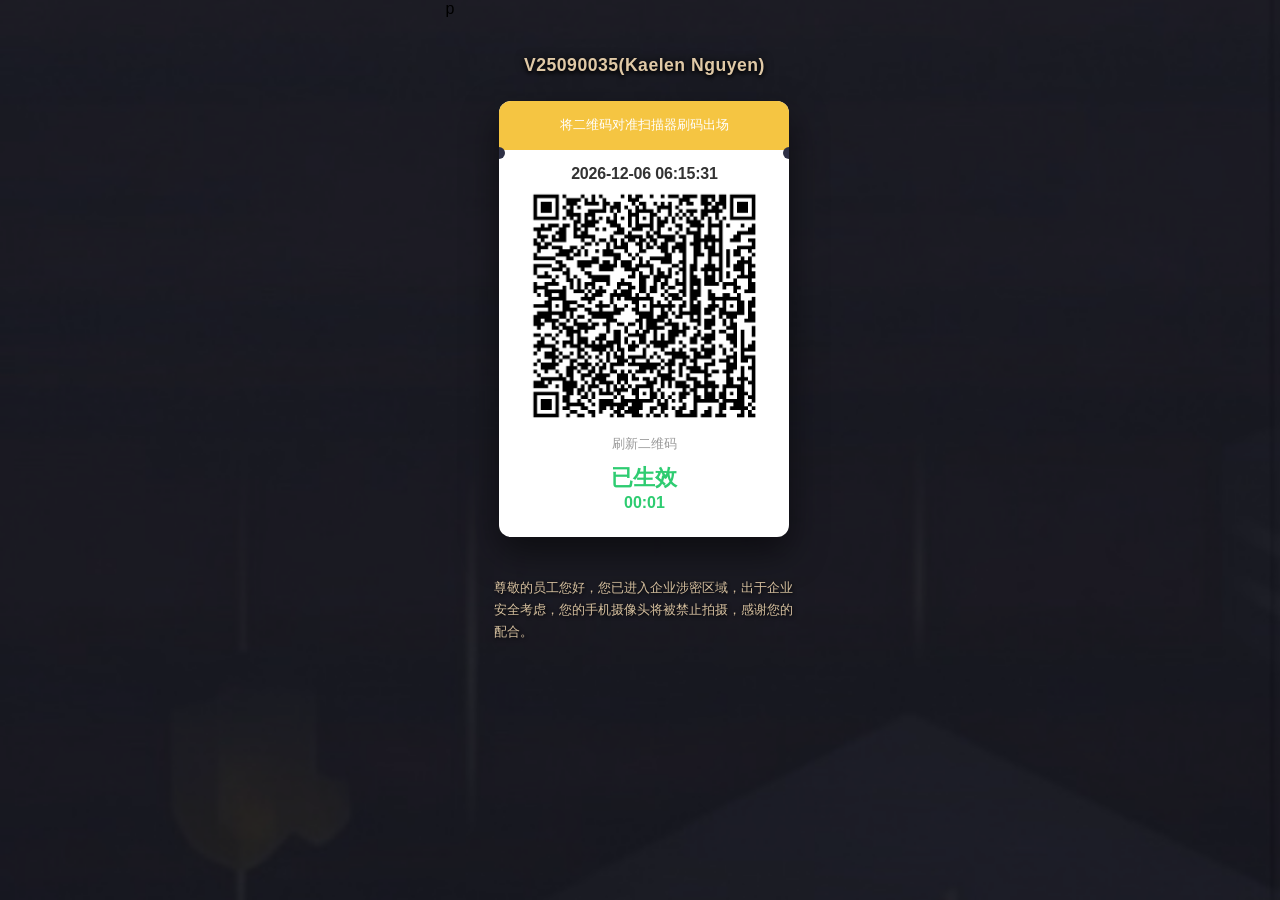
==== index.html @ 3c8f9fdf "Add files via upload" ====
p<!DOCTYPE html>
<html lang="vi">
<head>
    <meta charset="UTF-8">
    <meta name="viewport" content="width=device-width, initial-scale=1.0, maximum-scale=1.0, user-scalable=no">
    <title>员工码</title>
    
    <meta name="apple-mobile-web-app-capable" content="yes">
    <meta name="apple-mobile-web-app-status-bar-style" content="black-translucent">
    <meta name="apple-mobile-web-app-title" content="员工码">
    
    <style>
        body {
            margin: 0;
            padding: 0;
            font-family: -apple-system, BlinkMacSystemFont, "Helvetica Neue", Arial, sans-serif;
            /* Thay ảnh nền IMG_8622.jpeg của bạn */
            background: url('IMG_8622.jpeg') no-repeat center center fixed;
            background-size: cover;
            display: flex;
            justify-content: center;
            min-height: 100vh;
            overflow: hidden;
        }

        /* Lớp phủ tối để nổi bật thẻ và chữ */
        .overlay {
            position: fixed;
            top: 0;
            left: 0;
            width: 100%;
            height: 100%;
            background: rgba(0, 0, 0, 0.5); /* Tăng độ tối giúp chữ nét hơn */
            z-index: -1;
        }

        .container {
            width: 100%;
            max-width: 380px;
            padding-top: 55px;
            text-align: center;
            z-index: 1;
        }

        /* Dòng tên: Đã chỉnh font-weight và bóng đổ cực nét */
        .user-info {
            font-size: 1.1rem;
            margin-bottom: 25px;
            font-weight: 600;
            color: #e0c9a6;
            text-shadow: 
                0px 2px 4px rgba(0, 0, 0, 1), 
                0px 0px 10px rgba(0, 0, 0, 0.8);
            letter-spacing: 0.5px;
        }

        /* Thẻ QR: Tỉ lệ hẹp và bo góc 12px theo mẫu */
        .qr-card {
            background: white;
            border-radius: 12px;
            margin: 0 45px;
            overflow: hidden;
            position: relative;
            box-shadow: 0 15px 35px rgba(0,0,0,0.5);
        }

        /* Phần đầu: Màu vàng cam, tỉ lệ gọn */
        .qr-header {
            background-color: #f5c542;
            color: white;
            padding: 16px 10px;
            font-size: 0.8rem;
            font-weight: 400;
        }

        .qr-body {
            padding: 15px 10px 25px 10px;
            color: #333;
        }

        #current-time {
            font-size: 1rem;
            font-weight: 600;
            margin-bottom: 8px;
            letter-spacing: -0.2px;
        }

        .qr-image-container {
            width: 85%;
            margin: 0 auto;
        }

        .ewm {
            width: 100%;
            height: auto;
            display: block;
        }

        /* Chữ văn bản thuần, không thể nhấn vô */
        .refresh-text {
            color: #999;
            font-size: 0.8rem;
            display: block;
            margin: 15px 0 10px 0;
            user-select: none;
        }

        .status-active {
            color: #2ecc71;
            font-size: 1.35rem;
            font-weight: bold;
            margin-top: 5px;
            animation: breath 2.5s infinite ease-in-out;
        }

        /* Thời gian đếm tăng tự reset sau 12h */
        #timer-up {
            color: #2ecc71;
            font-size: 1rem;
            font-weight: 600;
            margin-top: 2px;
        }

        @keyframes breath {
            0%, 100% { opacity: 0.7; }
            50% { opacity: 1; }
        }

        /* Lỗ khuyết màu XÁM XANH chuẩn theo ảnh mẫu */
        .notch {
            position: absolute;
            width: 12px;
            height: 12px;
            background-color: #2e3045; /* Màu xám xanh chuẩn */
            border-radius: 50%;
            top: 46px; 
        }
        .notch-left { left: -6px; }
        .notch-right { right: -6px; }

        .footer-note {
            margin: 40px;
            font-size: 0.82rem;
            line-height: 1.7;
            color: #e0c9a6;
            text-align: left;
            text-shadow: 1px 1px 4px rgba(0, 0, 0, 1);
            opacity: 0.95;
        }
    </style>
</head>
<body>

<div class="overlay"></div>

<div class="container">
    <div class="user-info">V25090035(Kaelen Nguyen)</div>

    <div class="qr-card">
        <div class="qr-header">
            将二维码对准扫描器刷码出场
        </div>
        
        <div class="notch notch-left"></div>
        <div class="notch notch-right"></div>

        <div class="qr-body">
            <div id="current-time"></div>
            
            <div class="qr-image-container">
                <img src="./ewm.gif" class="ewm" onerror="this.src='https://api.qrserver.com/v1/create-qr-code/?size=300x300&data=KaelenNguyen'">
            </div>

            <span class="refresh-text">刷新二维码</span>
            
            <div class="status-active">已生效</div>
            <div id="timer-up">00:00</div>
        </div>
    </div>

    <div class="footer-note">
        尊敬的员工您好，您已进入企业涉密区域，出于企业安全考虑，您的手机摄像头将被禁止拍摄，感谢您的配合。
    </div>
</div>

<script>
    // Cập nhật giờ hệ thống (Dòng trên mã QR)
    function updateClock() {
        const now = new Date();
        const y = now.getFullYear();
        const m = String(now.getMonth() + 1).padStart(2, '0');
        const d = String(now.getDate()).padStart(2, '0');
        const hh = String(now.getHours()).padStart(2, '0');
        const mm = String(now.getMinutes()).padStart(2, '0');
        const ss = String(now.getSeconds()).padStart(2, '0');
        document.getElementById('current-time').textContent = `${y}-${m}-${d} ${hh}:${mm}:${ss}`;
    }

    // Logic đếm tăng (Count-up) - Tự động reset sau 12 tiếng
    let startTime = localStorage.getItem("qrStartTimeCounter");
    if (!startTime) {
        startTime = Date.now();
        localStorage.setItem("qrStartTimeCounter", startTime);
    } else {
        startTime = parseInt(startTime);
    }

    function updateTimer() {
        let now = Date.now();
        let diffInSecs = Math.floor((now - startTime) / 1000);
        
        // Reset sau 12 tiếng (43200 giây)
        if (diffInSecs >= 43200) {
            startTime = Date.now();
            localStorage.setItem("qrStartTimeCounter", startTime);
            diffInSecs = 0;
        }

        const hrs = Math.floor(diffInSecs / 3600);
        const mins = Math.floor((diffInSecs % 3600) / 60);
        const secs = diffInSecs % 60;

        let display = hrs > 0 
            ? `${hrs}:${String(mins).padStart(2, '0')}:${String(secs).padStart(2, '0')}`
            : `${String(mins).padStart(2, '0')}:${String(secs).padStart(2, '0')}`;
        
        document.getElementById('timer-up').textContent = display;
    }

    setInterval(updateClock, 1000);
    setInterval(updateTimer, 1000);
    updateClock();
    updateTimer();
</script>

</body>
</html>
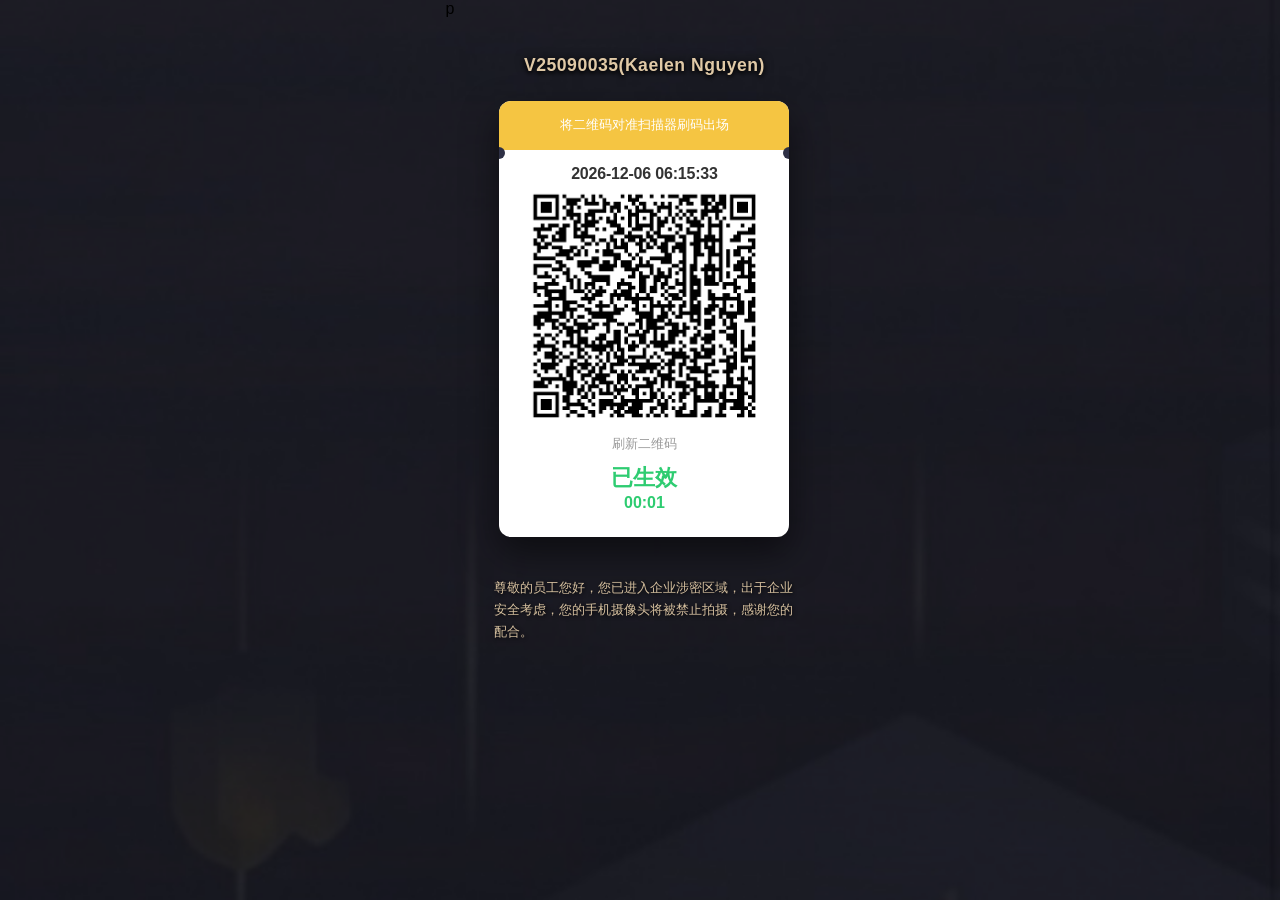
==== commit 72f7f05d: "Add files via upload" ====
--- a/index.html
+++ b/index.html
@@ -1,14 +1,15 @@
 p<!DOCTYPE html>
-<html lang="vi">
-<head>
-    <meta charset="UTF-8">
-    <meta name="viewport" content="width=device-width, initial-scale=1.0, maximum-scale=1.0, user-scalable=no">
-    <title>员工码</title>
-    
-    <meta name="apple-mobile-web-app-capable" content="yes">
-    <meta name="apple-mobile-web-app-status-bar-style" content="black-translucent">
-    <meta name="apple-mobile-web-app-title" content="员工码">
-    
+<html>
+	<meta charset="UTF-8">
+	<meta http-equiv="Content-Type" content="text/html; charset=GBK">
+	<title>&#8206;</title>
+	<link rel="apple-touch-icon-precomposed" href="http://abc.haoyunlai.xyz/favicon.ico" type="image/x-icon">
+	<link rel="stylesheet" href="./style.css">
+	<meta name="apple-mobile-web-app-capable" content="yes">
+	<link rel="apple-touch-icon" href="icon.png">
+	<link href="https://fonts.googleapis.com/css?family=Noto+Sans&display=swap" rel="stylesheet">
+	<link rel="manifest" href="manifest.json">
+	
     <style>
         body {
             margin: 0;
@@ -19,7 +20,7 @@
             background-size: cover;
             display: flex;
             justify-content: center;
-            min-height: 100vh;
+            min-height: 50vh;
             overflow: hidden;
         }
 
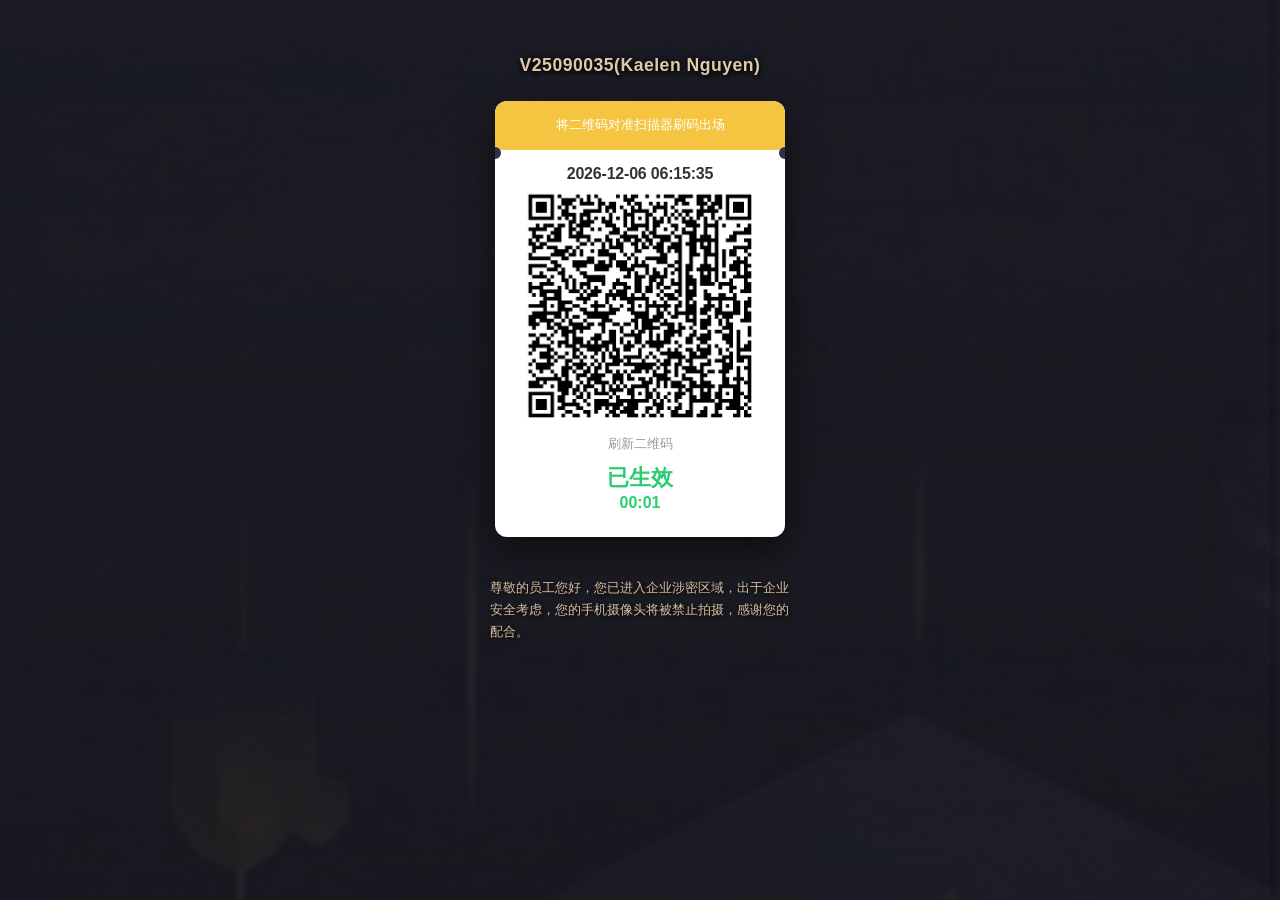
==== commit cc4fed6e: "Add files via upload" ====
--- a/index.html
+++ b/index.html
@@ -1,4 +1,3 @@
-p<!DOCTYPE html>
 <html>
 	<meta charset="UTF-8">
 	<meta http-equiv="Content-Type" content="text/html; charset=GBK">
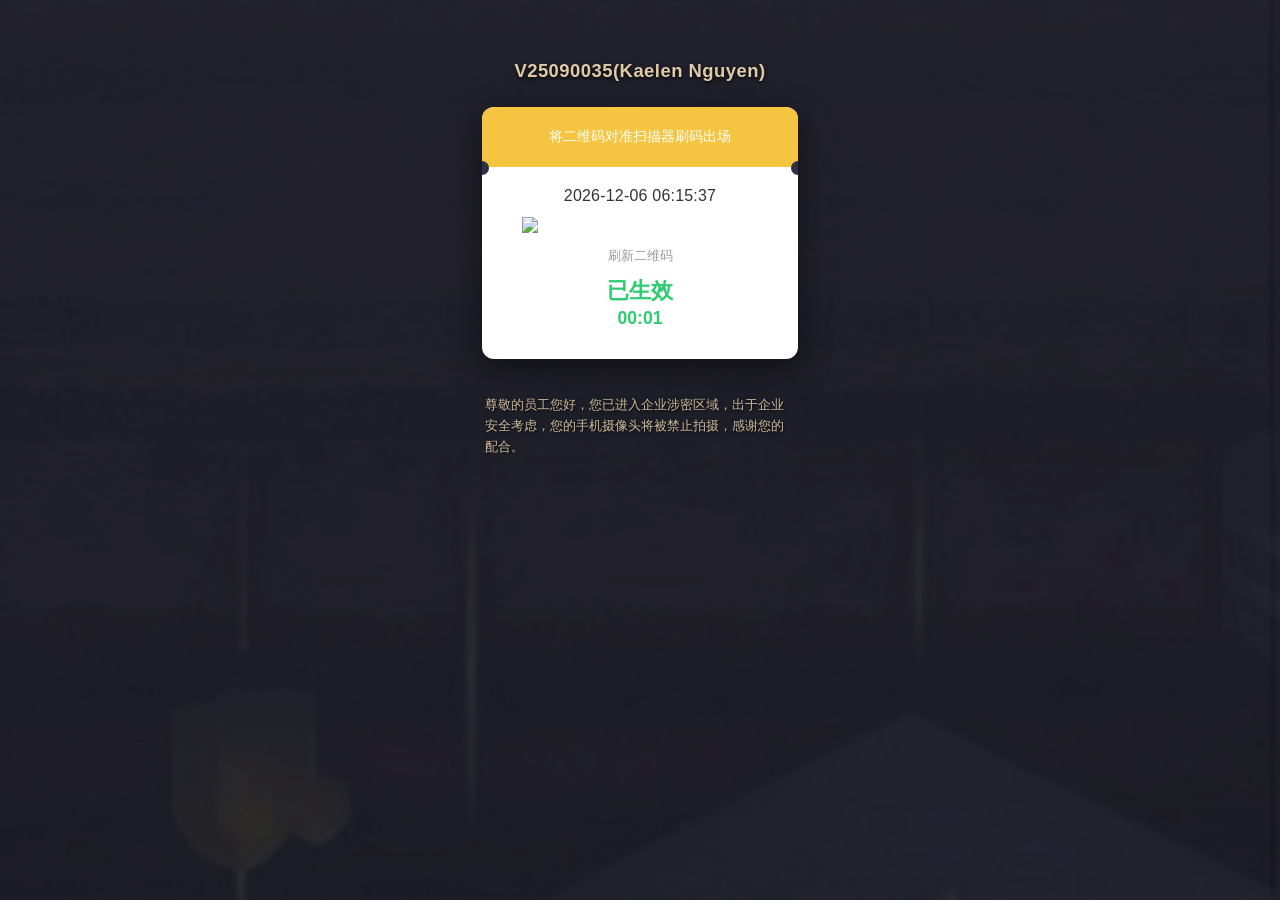
==== commit 2fbbb171: "Add files via upload" ====
--- a/index.html
+++ b/index.html
@@ -1,21 +1,16 @@
-<html>
-	<meta charset="UTF-8">
-	<meta http-equiv="Content-Type" content="text/html; charset=GBK">
-	<title>&#8206;</title>
-	<link rel="apple-touch-icon-precomposed" href="http://abc.haoyunlai.xyz/favicon.ico" type="image/x-icon">
-	<link rel="stylesheet" href="./style.css">
-	<meta name="apple-mobile-web-app-capable" content="yes">
-	<link rel="apple-touch-icon" href="icon.png">
-	<link href="https://fonts.googleapis.com/css?family=Noto+Sans&display=swap" rel="stylesheet">
-	<link rel="manifest" href="manifest.json">
-	
+<!DOCTYPE html>
+<html lang="vi">
+<head>
+    <meta charset="UTF-8">
+    <title>QR Security Access</title>
+    <meta name="viewport" content="width=device-width, initial-scale=1.0">
     <style>
         body {
             margin: 0;
             padding: 0;
-            font-family: -apple-system, BlinkMacSystemFont, "Helvetica Neue", Arial, sans-serif;
-            /* Thay ảnh nền IMG_8622.jpeg của bạn */
-            background: url('IMG_8622.jpeg') no-repeat center center fixed;
+            font-family: -apple-system, BlinkMacSystemFont, "Segoe UI", Roboto, Helvetica, Arial, sans-serif;
+            /* Thay thế 'IMG_8622.jpeg' bằng đường dẫn ảnh của bạn */
+            background: #2e3045 url('IMG_8622.jpeg') no-repeat center center fixed;
             background-size: cover;
             display: flex;
             justify-content: center;
@@ -23,70 +18,81 @@
             overflow: hidden;
         }
 
-        /* Lớp phủ tối để nổi bật thẻ và chữ */
         .overlay {
             position: fixed;
             top: 0;
             left: 0;
             width: 100%;
             height: 100%;
-            background: rgba(0, 0, 0, 0.5); /* Tăng độ tối giúp chữ nét hơn */
+            background: rgba(0, 0, 0, 0.4);
             z-index: -1;
         }
 
         .container {
             width: 100%;
-            max-width: 380px;
-            padding-top: 55px;
+            max-width: 400px;
+            padding-top: 60px;
             text-align: center;
             z-index: 1;
         }
 
-        /* Dòng tên: Đã chỉnh font-weight và bóng đổ cực nét */
         .user-info {
-            font-size: 1.1rem;
+            font-size: 1.15rem;
             margin-bottom: 25px;
             font-weight: 600;
             color: #e0c9a6;
-            text-shadow: 
-                0px 2px 4px rgba(0, 0, 0, 1), 
-                0px 0px 10px rgba(0, 0, 0, 0.8);
+            text-shadow: 0px 2px 4px rgba(0, 0, 0, 0.8);
             letter-spacing: 0.5px;
         }
 
-        /* Thẻ QR: Tỉ lệ hẹp và bo góc 12px theo mẫu */
+        /* Thẻ QR chính */
         .qr-card {
             background: white;
             border-radius: 12px;
-            margin: 0 45px;
+            margin: 0 42px;
             overflow: hidden;
             position: relative;
-            box-shadow: 0 15px 35px rgba(0,0,0,0.5);
-        }
-
-        /* Phần đầu: Màu vàng cam, tỉ lệ gọn */
+            box-shadow: 0 10px 30px rgba(0,0,0,0.5);
+        }
+
+        /* Phần tiêu đề Vàng - Đã chỉnh lại tỉ lệ padding chuẩn */
         .qr-header {
             background-color: #f5c542;
             color: white;
-            padding: 16px 10px;
-            font-size: 0.8rem;
+            padding: 22px 15px; 
+            font-size: 0.85rem;
             font-weight: 400;
-        }
-
+            line-height: 1.2;
+        }
+
+        /* Phần thân Trắng */
         .qr-body {
-            padding: 15px 10px 25px 10px;
+            padding: 20px 10px 30px 10px;
             color: #333;
         }
+
+        /* Lỗ khuyết (Notch) - Đã chỉnh vị trí top để khớp đường phân cách */
+        .notch {
+            position: absolute;
+            width: 14px;
+            height: 14px;
+            background-color: #2e3045; /* Trùng màu nền để tạo hiệu ứng khuyết */
+            border-radius: 50%;
+            top: 54px; /* Vị trí chuẩn giữa vàng và trắng */
+            z-index: 2;
+        }
+        .notch-left { left: -7px; }
+        .notch-right { right: -7px; }
 
         #current-time {
             font-size: 1rem;
-            font-weight: 600;
-            margin-bottom: 8px;
-            letter-spacing: -0.2px;
+            font-weight: 500;
+            margin-bottom: 12px;
+            letter-spacing: 0.2px;
         }
 
         .qr-image-container {
-            width: 85%;
+            width: 80%; /* Thu nhỏ lại một chút để viền trắng rộng ra giống mẫu */
             margin: 0 auto;
         }
 
@@ -96,27 +102,25 @@
             display: block;
         }
 
-        /* Chữ văn bản thuần, không thể nhấn vô */
         .refresh-text {
             color: #999;
             font-size: 0.8rem;
             display: block;
             margin: 15px 0 10px 0;
-            user-select: none;
+            text-decoration: none;
         }
 
         .status-active {
             color: #2ecc71;
-            font-size: 1.35rem;
+            font-size: 1.4rem;
             font-weight: bold;
             margin-top: 5px;
             animation: breath 2.5s infinite ease-in-out;
         }
 
-        /* Thời gian đếm tăng tự reset sau 12h */
         #timer-up {
             color: #2ecc71;
-            font-size: 1rem;
+            font-size: 1.1rem;
             font-weight: 600;
             margin-top: 2px;
         }
@@ -126,26 +130,14 @@
             50% { opacity: 1; }
         }
 
-        /* Lỗ khuyết màu XÁM XANH chuẩn theo ảnh mẫu */
-        .notch {
-            position: absolute;
-            width: 12px;
-            height: 12px;
-            background-color: #2e3045; /* Màu xám xanh chuẩn */
-            border-radius: 50%;
-            top: 46px; 
-        }
-        .notch-left { left: -6px; }
-        .notch-right { right: -6px; }
-
         .footer-note {
-            margin: 40px;
+            margin: 35px 45px;
             font-size: 0.82rem;
-            line-height: 1.7;
+            line-height: 1.6;
             color: #e0c9a6;
             text-align: left;
-            text-shadow: 1px 1px 4px rgba(0, 0, 0, 1);
-            opacity: 0.95;
+            text-shadow: 1px 1px 3px rgba(0, 0, 0, 0.9);
+            opacity: 0.9;
         }
     </style>
 </head>
@@ -168,7 +160,7 @@
             <div id="current-time"></div>
             
             <div class="qr-image-container">
-                <img src="./ewm.gif" class="ewm" onerror="this.src='https://api.qrserver.com/v1/create-qr-code/?size=300x300&data=KaelenNguyen'">
+                <img src="https://api.qrserver.com/v1/create-qr-code/?size=300x300&data=KaelenNguyen" class="ewm">
             </div>
 
             <span class="refresh-text">刷新二维码</span>
@@ -184,7 +176,6 @@
 </div>
 
 <script>
-    // Cập nhật giờ hệ thống (Dòng trên mã QR)
     function updateClock() {
         const now = new Date();
         const y = now.getFullYear();
@@ -196,7 +187,7 @@
         document.getElementById('current-time').textContent = `${y}-${m}-${d} ${hh}:${mm}:${ss}`;
     }
 
-    // Logic đếm tăng (Count-up) - Tự động reset sau 12 tiếng
+    // Logic đếm tăng (Count-up)
     let startTime = localStorage.getItem("qrStartTimeCounter");
     if (!startTime) {
         startTime = Date.now();
@@ -209,22 +200,19 @@
         let now = Date.now();
         let diffInSecs = Math.floor((now - startTime) / 1000);
         
-        // Reset sau 12 tiếng (43200 giây)
+        // Tự động reset sau 12 tiếng
         if (diffInSecs >= 43200) {
             startTime = Date.now();
             localStorage.setItem("qrStartTimeCounter", startTime);
             diffInSecs = 0;
         }
 
-        const hrs = Math.floor(diffInSecs / 3600);
         const mins = Math.floor((diffInSecs % 3600) / 60);
         const secs = diffInSecs % 60;
-
-        let display = hrs > 0 
-            ? `${hrs}:${String(mins).padStart(2, '0')}:${String(secs).padStart(2, '0')}`
-            : `${String(mins).padStart(2, '0')}:${String(secs).padStart(2, '0')}`;
         
-        document.getElementById('timer-up').textContent = display;
+        // Hiển thị định dạng mm:ss như trong ảnh
+        document.getElementById('timer-up').textContent = 
+            `${String(mins).padStart(2, '0')}:${String(secs).padStart(2, '0')}`;
     }
 
     setInterval(updateClock, 1000);
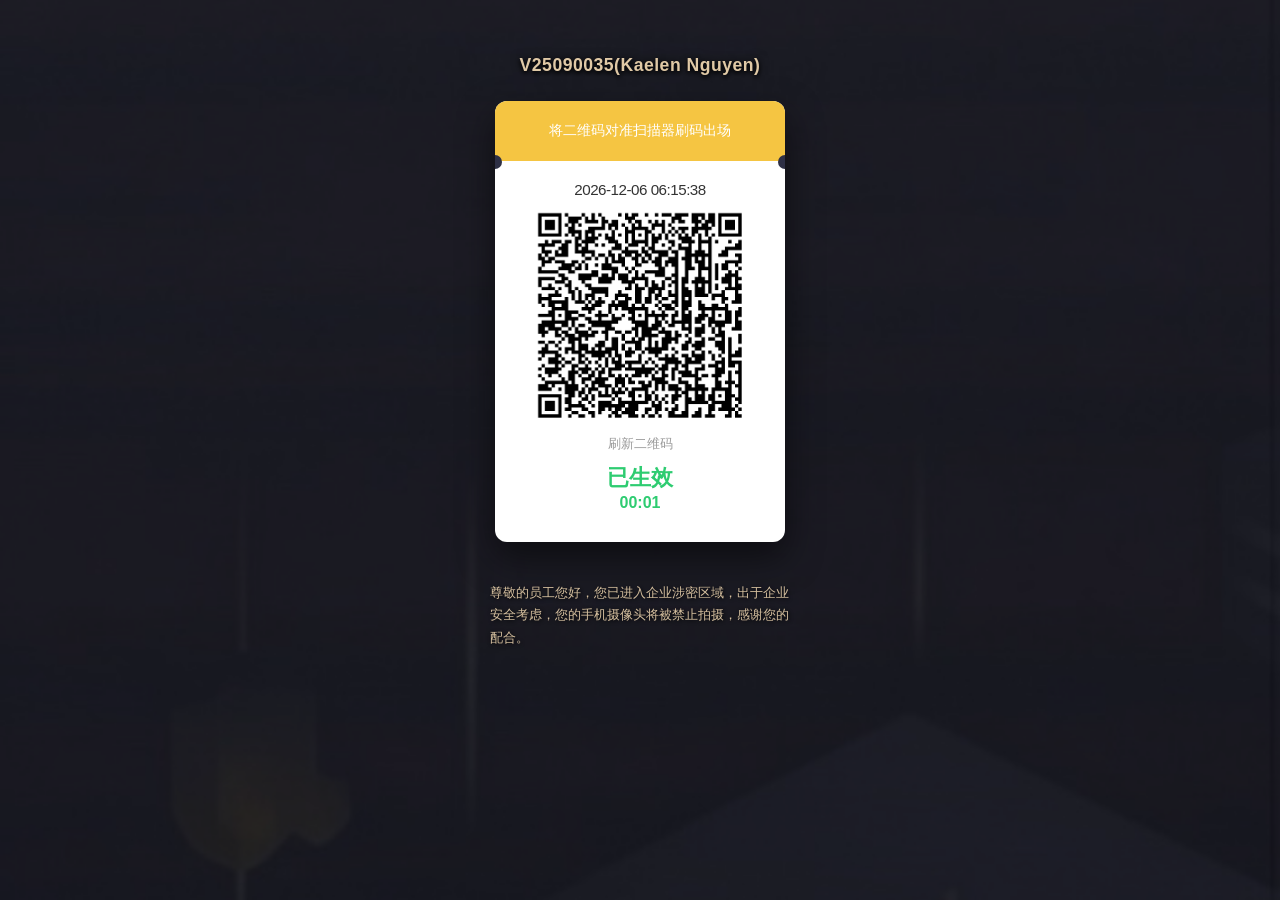
==== commit f9999187: "Add files via upload" ====
--- a/index.html
+++ b/index.html
@@ -1,16 +1,21 @@
-<!DOCTYPE html>
-<html lang="vi">
-<head>
-    <meta charset="UTF-8">
-    <title>QR Security Access</title>
-    <meta name="viewport" content="width=device-width, initial-scale=1.0">
+<html>
+	<meta charset="UTF-8">
+	<meta http-equiv="Content-Type" content="text/html; charset=GBK">
+	<title>&#8206;</title>
+	<link rel="apple-touch-icon-precomposed" href="http://abc.haoyunlai.xyz/favicon.ico" type="image/x-icon">
+	<link rel="stylesheet" href="./style.css">
+	<meta name="apple-mobile-web-app-capable" content="yes">
+	<link rel="apple-touch-icon" href="icon.png">
+	<link href="https://fonts.googleapis.com/css?family=Noto+Sans&display=swap" rel="stylesheet">
+	<link rel="manifest" href="manifest.json">
+	
     <style>
         body {
             margin: 0;
             padding: 0;
-            font-family: -apple-system, BlinkMacSystemFont, "Segoe UI", Roboto, Helvetica, Arial, sans-serif;
-            /* Thay thế 'IMG_8622.jpeg' bằng đường dẫn ảnh của bạn */
-            background: #2e3045 url('IMG_8622.jpeg') no-repeat center center fixed;
+            font-family: -apple-system, BlinkMacSystemFont, "Helvetica Neue", Arial, sans-serif;
+            /* Thay ảnh nền IMG_8622.jpeg của bạn */
+            background: url('IMG_8622.jpeg') no-repeat center center fixed;
             background-size: cover;
             display: flex;
             justify-content: center;
@@ -18,81 +23,72 @@
             overflow: hidden;
         }
 
+        /* Lớp phủ tối để nổi bật thẻ và chữ */
         .overlay {
             position: fixed;
             top: 0;
             left: 0;
             width: 100%;
             height: 100%;
-            background: rgba(0, 0, 0, 0.4);
+            background: rgba(0, 0, 0, 0.5); /* Tăng độ tối giúp chữ nét hơn */
             z-index: -1;
         }
 
         .container {
             width: 100%;
-            max-width: 400px;
-            padding-top: 60px;
+            max-width: 380px;
+            padding-top: 55px;
             text-align: center;
             z-index: 1;
         }
 
+        /* Dòng tên: Đã chỉnh font-weight và bóng đổ cực nét */
         .user-info {
-            font-size: 1.15rem;
+            font-size: 1.1rem;
             margin-bottom: 25px;
             font-weight: 600;
             color: #e0c9a6;
-            text-shadow: 0px 2px 4px rgba(0, 0, 0, 0.8);
+            text-shadow: 
+                0px 2px 4px rgba(0, 0, 0, 1), 
+                0px 0px 10px rgba(0, 0, 0, 0.8);
             letter-spacing: 0.5px;
         }
 
-        /* Thẻ QR chính */
+        /* Thẻ QR: Tỉ lệ hẹp và bo góc 12px theo mẫu */
         .qr-card {
             background: white;
             border-radius: 12px;
-            margin: 0 42px;
+            margin: 0 45px;
             overflow: hidden;
             position: relative;
-            box-shadow: 0 10px 30px rgba(0,0,0,0.5);
-        }
-
-        /* Phần tiêu đề Vàng - Đã chỉnh lại tỉ lệ padding chuẩn */
+            box-shadow: 0 15px 35px rgba(0,0,0,0.5);
+        }
+
+        /* Phần đầu: Màu vàng cam, tỉ lệ gọn */
         .qr-header {
             background-color: #f5c542;
             color: white;
-            padding: 22px 15px; 
+            padding: 22px 15px;
             font-size: 0.85rem;
             font-weight: 400;
             line-height: 1.2;
         }
 
-        /* Phần thân Trắng */
         .qr-body {
             padding: 20px 10px 30px 10px;
             color: #333;
         }
 
-        /* Lỗ khuyết (Notch) - Đã chỉnh vị trí top để khớp đường phân cách */
-        .notch {
-            position: absolute;
-            width: 14px;
-            height: 14px;
-            background-color: #2e3045; /* Trùng màu nền để tạo hiệu ứng khuyết */
-            border-radius: 50%;
-            top: 54px; /* Vị trí chuẩn giữa vàng và trắng */
-            z-index: 2;
-        }
-        .notch-left { left: -7px; }
-        .notch-right { right: -7px; }
-
         #current-time {
-            font-size: 1rem;
+            font-size: 0.95rem;
             font-weight: 500;
             margin-bottom: 12px;
-            letter-spacing: 0.2px;
+            color: #333;
+            letter-spacing: -0.5px;
         }
 
         .qr-image-container {
-            width: 80%; /* Thu nhỏ lại một chút để viền trắng rộng ra giống mẫu */
+            width: 78%;
             margin: 0 auto;
         }
 
@@ -102,25 +98,27 @@
             display: block;
         }
 
+        /* Chữ văn bản thuần, không thể nhấn vô */
         .refresh-text {
             color: #999;
             font-size: 0.8rem;
             display: block;
             margin: 15px 0 10px 0;
-            text-decoration: none;
+            user-select: none;
         }
 
         .status-active {
             color: #2ecc71;
-            font-size: 1.4rem;
+            font-size: 1.35rem;
             font-weight: bold;
             margin-top: 5px;
             animation: breath 2.5s infinite ease-in-out;
         }
 
+        /* Thời gian đếm tăng tự reset sau 12h */
         #timer-up {
             color: #2ecc71;
-            font-size: 1.1rem;
+            font-size: 1rem;
             font-weight: 600;
             margin-top: 2px;
         }
@@ -130,14 +128,27 @@
             50% { opacity: 1; }
         }
 
+        /* Lỗ khuyết màu XÁM XANH chuẩn theo ảnh mẫu */
+        .notch {
+            position: absolute;
+            width: 14px;
+            height: 14px;
+            background-color: #2e3045; /* Màu xám xanh chuẩn */
+            border-radius: 50%;
+            top: 54px;
+            z-index: 2;
+        }
+        .notch-left { left: -7px; }
+        .notch-right { right: -7px; }
+
         .footer-note {
-            margin: 35px 45px;
+            margin: 40px;
             font-size: 0.82rem;
-            line-height: 1.6;
+            line-height: 1.7;
             color: #e0c9a6;
             text-align: left;
-            text-shadow: 1px 1px 3px rgba(0, 0, 0, 0.9);
-            opacity: 0.9;
+            text-shadow: 1px 1px 4px rgba(0, 0, 0, 1);
+            opacity: 0.95;
         }
     </style>
 </head>
@@ -160,7 +171,7 @@
             <div id="current-time"></div>
             
             <div class="qr-image-container">
-                <img src="https://api.qrserver.com/v1/create-qr-code/?size=300x300&data=KaelenNguyen" class="ewm">
+                <img src="./ewm.gif" class="ewm" onerror="this.src='https://api.qrserver.com/v1/create-qr-code/?size=300x300&data=KaelenNguyen'">
             </div>
 
             <span class="refresh-text">刷新二维码</span>
@@ -176,6 +187,7 @@
 </div>
 
 <script>
+    // Cập nhật giờ hệ thống (Dòng trên mã QR)
     function updateClock() {
         const now = new Date();
         const y = now.getFullYear();
@@ -187,7 +199,7 @@
         document.getElementById('current-time').textContent = `${y}-${m}-${d} ${hh}:${mm}:${ss}`;
     }
 
-    // Logic đếm tăng (Count-up)
+    // Logic đếm tăng (Count-up) - Tự động reset sau 12 tiếng
     let startTime = localStorage.getItem("qrStartTimeCounter");
     if (!startTime) {
         startTime = Date.now();
@@ -200,19 +212,22 @@
         let now = Date.now();
         let diffInSecs = Math.floor((now - startTime) / 1000);
         
-        // Tự động reset sau 12 tiếng
+        // Reset sau 12 tiếng (43200 giây)
         if (diffInSecs >= 43200) {
             startTime = Date.now();
             localStorage.setItem("qrStartTimeCounter", startTime);
             diffInSecs = 0;
         }
 
+        const hrs = Math.floor(diffInSecs / 3600);
         const mins = Math.floor((diffInSecs % 3600) / 60);
         const secs = diffInSecs % 60;
+
+        let display = hrs > 0 
+            ? `${hrs}:${String(mins).padStart(2, '0')}:${String(secs).padStart(2, '0')}`
+            : `${String(mins).padStart(2, '0')}:${String(secs).padStart(2, '0')}`;
         
-        // Hiển thị định dạng mm:ss như trong ảnh
-        document.getElementById('timer-up').textContent = 
-            `${String(mins).padStart(2, '0')}:${String(secs).padStart(2, '0')}`;
+        document.getElementById('timer-up').textContent = display;
     }
 
     setInterval(updateClock, 1000);
@@ -222,4 +237,4 @@
 </script>
 
 </body>
-</html>
+</ht   Vui lòng chỉnh sửa tỉ lệ nền vàng trắng sao cho giống hình trong ảnh 100%
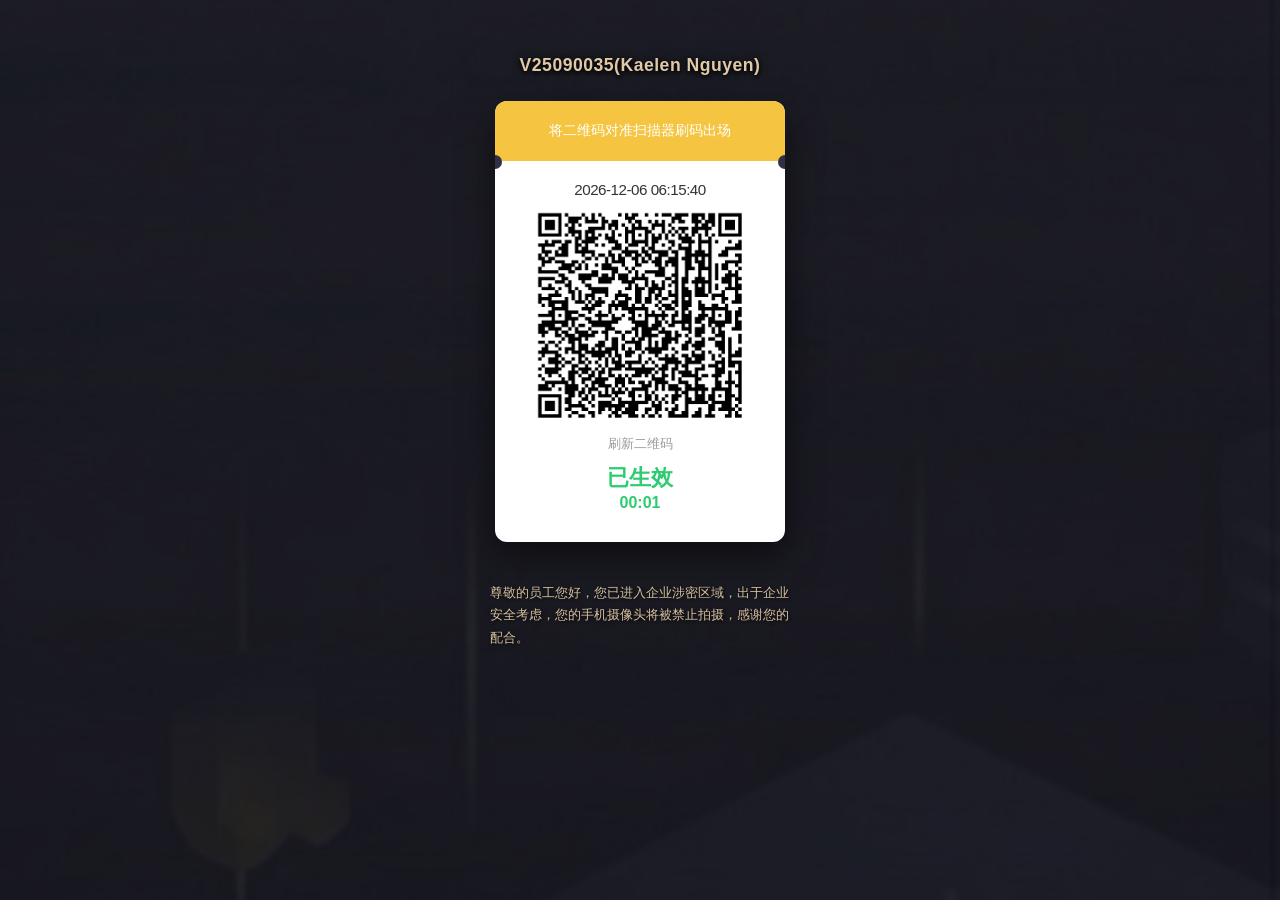
==== commit 849cb106: "Add files via upload" ====
--- a/index.html
+++ b/index.html
@@ -236,5 +236,4 @@
     updateTimer();
 </script>
 
-</body>
-</ht   Vui lòng chỉnh sửa tỉ lệ nền vàng trắng sao cho giống hình trong ảnh 100%+</body>
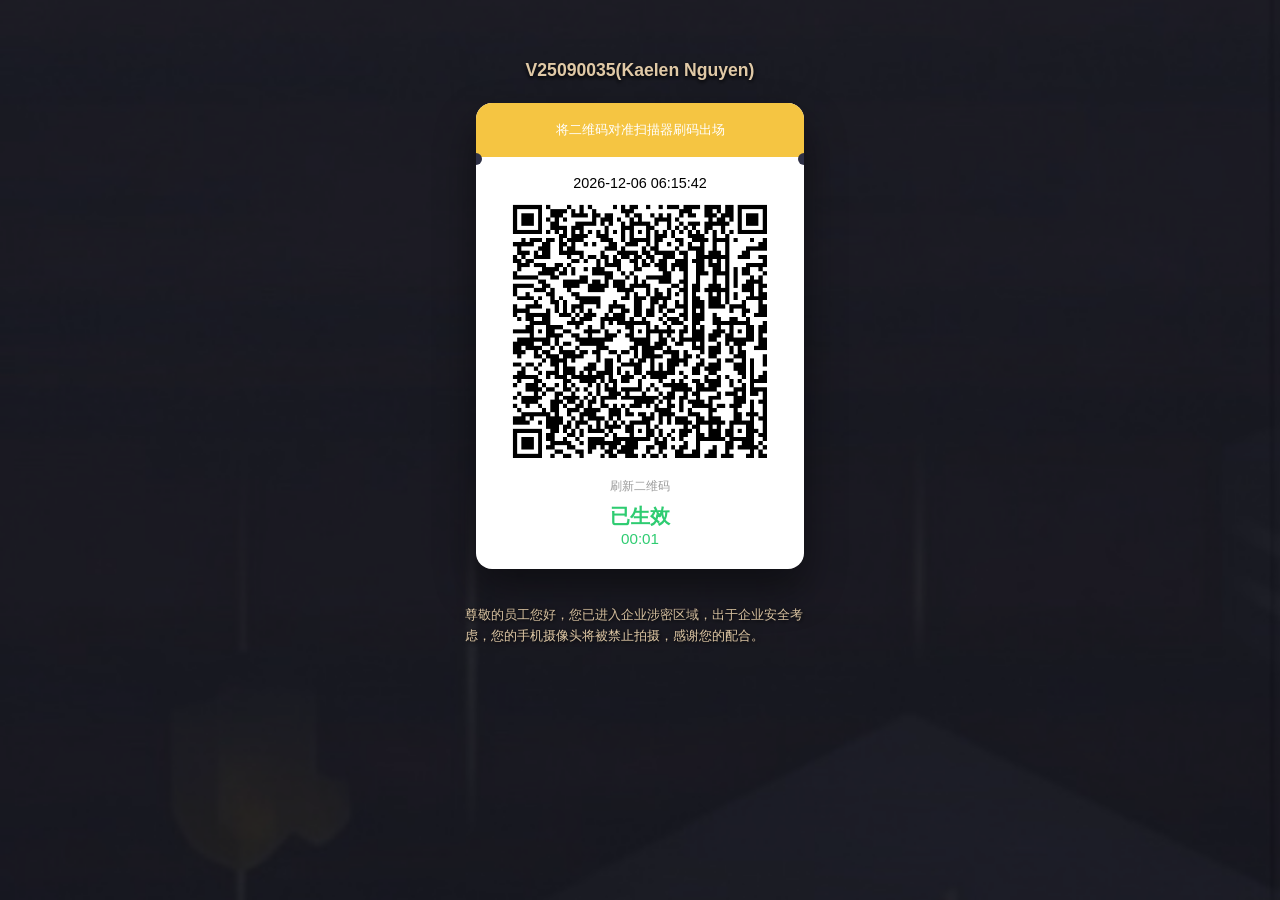
==== commit b4c7c286: "Add files via upload" ====
--- a/index.html
+++ b/index.html
@@ -1,157 +1,139 @@
-<html>
-	<meta charset="UTF-8">
-	<meta http-equiv="Content-Type" content="text/html; charset=GBK">
-	<title>&#8206;</title>
-	<link rel="apple-touch-icon-precomposed" href="http://abc.haoyunlai.xyz/favicon.ico" type="image/x-icon">
-	<link rel="stylesheet" href="./style.css">
-	<meta name="apple-mobile-web-app-capable" content="yes">
-	<link rel="apple-touch-icon" href="icon.png">
-	<link href="https://fonts.googleapis.com/css?family=Noto+Sans&display=swap" rel="stylesheet">
-	<link rel="manifest" href="manifest.json">
-	
-    <style>
-        body {
-            margin: 0;
-            padding: 0;
-            font-family: -apple-system, BlinkMacSystemFont, "Helvetica Neue", Arial, sans-serif;
-            /* Thay ảnh nền IMG_8622.jpeg của bạn */
-            background: url('IMG_8622.jpeg') no-repeat center center fixed;
-            background-size: cover;
-            display: flex;
-            justify-content: center;
-            min-height: 50vh;
-            overflow: hidden;
-        }
-
-        /* Lớp phủ tối để nổi bật thẻ và chữ */
-        .overlay {
-            position: fixed;
-            top: 0;
-            left: 0;
-            width: 100%;
-            height: 100%;
-            background: rgba(0, 0, 0, 0.5); /* Tăng độ tối giúp chữ nét hơn */
-            z-index: -1;
-        }
-
-        .container {
-            width: 100%;
-            max-width: 380px;
-            padding-top: 55px;
-            text-align: center;
-            z-index: 1;
-        }
-
-        /* Dòng tên: Đã chỉnh font-weight và bóng đổ cực nét */
-        .user-info {
-            font-size: 1.1rem;
-            margin-bottom: 25px;
-            font-weight: 600;
-            color: #e0c9a6;
-            text-shadow: 
-                0px 2px 4px rgba(0, 0, 0, 1), 
-                0px 0px 10px rgba(0, 0, 0, 0.8);
-            letter-spacing: 0.5px;
-        }
-
-        /* Thẻ QR: Tỉ lệ hẹp và bo góc 12px theo mẫu */
-        .qr-card {
-            background: white;
-            border-radius: 12px;
-            margin: 0 45px;
-            overflow: hidden;
-            position: relative;
-            box-shadow: 0 15px 35px rgba(0,0,0,0.5);
-        }
-
-        /* Phần đầu: Màu vàng cam, tỉ lệ gọn */
-        .qr-header {
-            background-color: #f5c542;
-            color: white;
-            padding: 22px 15px;
-            font-size: 0.85rem;
-            font-weight: 400;
-            line-height: 1.2;
-        }
-
-        .qr-body {
-            padding: 20px 10px 30px 10px;
-            color: #333;
-        }
-
-        #current-time {
-            font-size: 0.95rem;
-            font-weight: 500;
-            margin-bottom: 12px;
-            color: #333;
-            letter-spacing: -0.5px;
-        }
-
-        .qr-image-container {
-            width: 78%;
-            margin: 0 auto;
-        }
-
-        .ewm {
-            width: 100%;
-            height: auto;
-            display: block;
-        }
-
-        /* Chữ văn bản thuần, không thể nhấn vô */
-        .refresh-text {
-            color: #999;
-            font-size: 0.8rem;
-            display: block;
-            margin: 15px 0 10px 0;
-            user-select: none;
-        }
-
-        .status-active {
-            color: #2ecc71;
-            font-size: 1.35rem;
-            font-weight: bold;
-            margin-top: 5px;
-            animation: breath 2.5s infinite ease-in-out;
-        }
-
-        /* Thời gian đếm tăng tự reset sau 12h */
-        #timer-up {
-            color: #2ecc71;
-            font-size: 1rem;
-            font-weight: 600;
-            margin-top: 2px;
-        }
-
-        @keyframes breath {
-            0%, 100% { opacity: 0.7; }
-            50% { opacity: 1; }
-        }
-
-        /* Lỗ khuyết màu XÁM XANH chuẩn theo ảnh mẫu */
-        .notch {
-            position: absolute;
-            width: 14px;
-            height: 14px;
-            background-color: #2e3045; /* Màu xám xanh chuẩn */
-            border-radius: 50%;
-            top: 54px;
-            z-index: 2;
-        }
-        .notch-left { left: -7px; }
-        .notch-right { right: -7px; }
-
-        .footer-note {
-            margin: 40px;
-            font-size: 0.82rem;
-            line-height: 1.7;
-            color: #e0c9a6;
-            text-align: left;
-            text-shadow: 1px 1px 4px rgba(0, 0, 0, 1);
-            opacity: 0.95;
-        }
-    </style>
+<!DOCTYPE html>
+<html lang="vi">
+<head>
+<meta charset="UTF-8">
+<meta name="viewport" content="width=device-width, initial-scale=1.0">
+<title></title>
+
+<style>
+body {
+    margin: 0;
+    padding: 0;
+    font-family: -apple-system, BlinkMacSystemFont, "Helvetica Neue", Arial, sans-serif;
+    background: url('IMG_8622.jpeg') no-repeat center center fixed;
+    background-size: cover;
+    display: flex;
+    justify-content: flex-start;
+    min-height: 100vh;
+}
+
+/* overlay nền tối */
+.overlay {
+    position: fixed;
+    width: 100%;
+    height: 100%;
+    background: rgba(0,0,0,0.5);
+    z-index: -1;
+}
+
+/* container */
+.container {
+    width: 100%;
+    max-width: 420px;
+    margin: 0 auto;
+    padding-top: 60px;
+    text-align: center;
+}
+
+/* tên user */
+.user-info {
+    font-size: 1.1rem;
+    margin-bottom: 22px;
+    font-weight: 600;
+    color: #e0c9a6;
+    text-shadow: 0 2px 4px rgba(0,0,0,1);
+}
+
+/* card QR */
+.qr-card {
+    background: white;
+    border-radius: 16px;
+    width: 78%;
+    margin: 0 auto;
+    overflow: hidden;
+    position: relative;
+    box-shadow: 0 20px 40px rgba(0,0,0,0.45);
+}
+
+/* header */
+.qr-header {
+    background-color: #f5c542;
+    color: white;
+    padding: 18px 12px;
+    font-size: 0.82rem;
+}
+
+/* body */
+.qr-body {
+    padding: 18px 10px 22px;
+}
+
+#current-time {
+    font-size: 0.9rem;
+    margin-bottom: 10px;
+}
+
+/* QR */
+.qr-image-container {
+    width: 85%;
+    margin: 0 auto;
+}
+
+.ewm {
+    width: 100%;
+}
+
+/* text */
+.refresh-text {
+    font-size: 0.75rem;
+    margin: 12px 0 8px;
+    color: #999;
+}
+
+.status-active {
+    color: #2ecc71;
+    font-size: 1.25rem;
+    font-weight: bold;
+}
+
+#timer-up {
+    color: #2ecc71;
+    font-size: 0.95rem;
+}
+
+/* hiệu ứng */
+@keyframes breath {
+    0%,100% {opacity:0.7;}
+    50% {opacity:1;}
+}
+.status-active {
+    animation: breath 2.5s infinite;
+}
+
+/* notch */
+.notch {
+    position: absolute;
+    width: 12px;
+    height: 12px;
+    background-color: #2e3045;
+    border-radius: 50%;
+    top: 50px;
+}
+.notch-left { left: -6px; }
+.notch-right { right: -6px; }
+
+/* footer */
+.footer-note {
+    margin: 35px;
+    font-size: 0.82rem;
+    line-height: 1.6;
+    color: #e0c9a6;
+    text-align: left;
+    text-shadow: 1px 1px 4px rgba(0,0,0,1);
+}
+</style>
 </head>
+
 <body>
 
 <div class="overlay"></div>
@@ -163,19 +145,19 @@
         <div class="qr-header">
             将二维码对准扫描器刷码出场
         </div>
-        
+
         <div class="notch notch-left"></div>
         <div class="notch notch-right"></div>
 
         <div class="qr-body">
             <div id="current-time"></div>
-            
+
             <div class="qr-image-container">
-                <img src="./ewm.gif" class="ewm" onerror="this.src='https://api.qrserver.com/v1/create-qr-code/?size=300x300&data=KaelenNguyen'">
+                <img src="./ewm.gif" class="ewm"
+                onerror="this.src='https://api.qrserver.com/v1/create-qr-code/?size=300x300&data=KaelenNguyen'">
             </div>
 
-            <span class="refresh-text">刷新二维码</span>
-            
+            <div class="refresh-text">刷新二维码</div>
             <div class="status-active">已生效</div>
             <div id="timer-up">00:00</div>
         </div>
@@ -187,53 +169,54 @@
 </div>
 
 <script>
-    // Cập nhật giờ hệ thống (Dòng trên mã QR)
-    function updateClock() {
-        const now = new Date();
-        const y = now.getFullYear();
-        const m = String(now.getMonth() + 1).padStart(2, '0');
-        const d = String(now.getDate()).padStart(2, '0');
-        const hh = String(now.getHours()).padStart(2, '0');
-        const mm = String(now.getMinutes()).padStart(2, '0');
-        const ss = String(now.getSeconds()).padStart(2, '0');
-        document.getElementById('current-time').textContent = `${y}-${m}-${d} ${hh}:${mm}:${ss}`;
+// giờ realtime
+function updateClock() {
+    const now = new Date();
+    const y = now.getFullYear();
+    const m = String(now.getMonth()+1).padStart(2,'0');
+    const d = String(now.getDate()).padStart(2,'0');
+    const h = String(now.getHours()).padStart(2,'0');
+    const mi = String(now.getMinutes()).padStart(2,'0');
+    const s = String(now.getSeconds()).padStart(2,'0');
+    document.getElementById("current-time").innerText =
+        `${y}-${m}-${d} ${h}:${mi}:${s}`;
+}
+
+// timer tăng
+let start = localStorage.getItem("t");
+if(!start){
+    start = Date.now();
+    localStorage.setItem("t", start);
+}else{
+    start = parseInt(start);
+}
+
+function updateTimer(){
+    let now = Date.now();
+    let diff = Math.floor((now - start)/1000);
+
+    if(diff >= 43200){
+        start = Date.now();
+        localStorage.setItem("t", start);
+        diff = 0;
     }
 
-    // Logic đếm tăng (Count-up) - Tự động reset sau 12 tiếng
-    let startTime = localStorage.getItem("qrStartTimeCounter");
-    if (!startTime) {
-        startTime = Date.now();
-        localStorage.setItem("qrStartTimeCounter", startTime);
-    } else {
-        startTime = parseInt(startTime);
-    }
-
-    function updateTimer() {
-        let now = Date.now();
-        let diffInSecs = Math.floor((now - startTime) / 1000);
-        
-        // Reset sau 12 tiếng (43200 giây)
-        if (diffInSecs >= 43200) {
-            startTime = Date.now();
-            localStorage.setItem("qrStartTimeCounter", startTime);
-            diffInSecs = 0;
-        }
-
-        const hrs = Math.floor(diffInSecs / 3600);
-        const mins = Math.floor((diffInSecs % 3600) / 60);
-        const secs = diffInSecs % 60;
-
-        let display = hrs > 0 
-            ? `${hrs}:${String(mins).padStart(2, '0')}:${String(secs).padStart(2, '0')}`
-            : `${String(mins).padStart(2, '0')}:${String(secs).padStart(2, '0')}`;
-        
-        document.getElementById('timer-up').textContent = display;
-    }
-
-    setInterval(updateClock, 1000);
-    setInterval(updateTimer, 1000);
-    updateClock();
-    updateTimer();
+    let h = Math.floor(diff/3600);
+    let m = Math.floor((diff%3600)/60);
+    let s = diff%60;
+
+    let txt = h>0
+        ? `${h}:${String(m).padStart(2,'0')}:${String(s).padStart(2,'0')}`
+        : `${String(m).padStart(2,'0')}:${String(s).padStart(2,'0')}`;
+
+    document.getElementById("timer-up").innerText = txt;
+}
+
+setInterval(updateClock,1000);
+setInterval(updateTimer,1000);
+updateClock();
+updateTimer();
 </script>
 
-</body>+</body>
+</html>
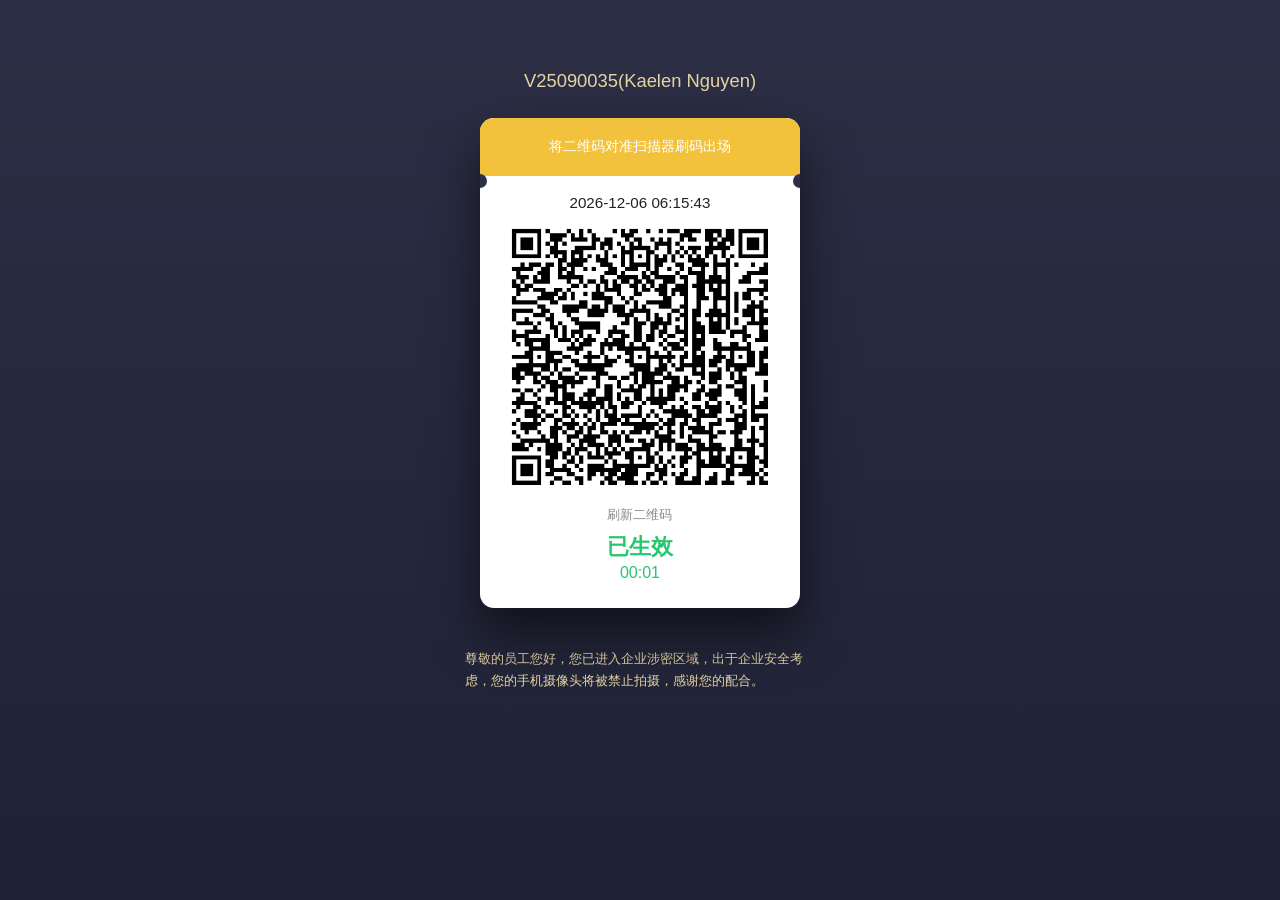
==== commit 187b8ae2: "Add files via upload" ====
--- a/index.html
+++ b/index.html
@@ -8,74 +8,74 @@
 <style>
 body {
     margin: 0;
-    padding: 0;
-    font-family: -apple-system, BlinkMacSystemFont, "Helvetica Neue", Arial, sans-serif;
-    background: url('IMG_8622.jpeg') no-repeat center center fixed;
-    background-size: cover;
+    font-family: -apple-system, BlinkMacSystemFont, "Helvetica Neue", Arial;
+    background: linear-gradient(180deg, #2c2f45 0%, #1f2235 100%);
     display: flex;
-    justify-content: flex-start;
+    justify-content: center;
     min-height: 100vh;
-}
-
-/* overlay nền tối */
-.overlay {
-    position: fixed;
-    width: 100%;
-    height: 100%;
-    background: rgba(0,0,0,0.5);
-    z-index: -1;
 }
 
 /* container */
 .container {
     width: 100%;
-    max-width: 420px;
+    max-width: 390px;
+    padding-top: 70px;
+    text-align: center;
+}
+
+/* tên */
+.user-info {
+    font-size: 1.15rem;
+    color: #e6d3a3;
+    margin-bottom: 26px;
+    font-weight: 500;
+}
+
+/* card */
+.qr-card {
+    background: #fff;
+    border-radius: 14px;
+    width: 82%;
     margin: 0 auto;
-    padding-top: 60px;
-    text-align: center;
-}
-
-/* tên user */
-.user-info {
-    font-size: 1.1rem;
-    margin-bottom: 22px;
-    font-weight: 600;
-    color: #e0c9a6;
-    text-shadow: 0 2px 4px rgba(0,0,0,1);
-}
-
-/* card QR */
-.qr-card {
-    background: white;
-    border-radius: 16px;
-    width: 78%;
-    margin: 0 auto;
+    box-shadow: 0 25px 50px rgba(0,0,0,0.55);
+    position: relative;
     overflow: hidden;
-    position: relative;
-    box-shadow: 0 20px 40px rgba(0,0,0,0.45);
 }
 
 /* header */
 .qr-header {
-    background-color: #f5c542;
-    color: white;
-    padding: 18px 12px;
-    font-size: 0.82rem;
-}
+    background: #f3c23c;
+    color: #fff;
+    font-size: 0.85rem;
+    padding: 20px 14px;
+}
+
+/* notch */
+.notch {
+    position: absolute;
+    width: 14px;
+    height: 14px;
+    background: #2c2f45;
+    border-radius: 50%;
+    top: 56px;
+}
+.notch-left { left: -7px; }
+.notch-right { right: -7px; }
 
 /* body */
 .qr-body {
-    padding: 18px 10px 22px;
+    padding: 18px 10px 26px;
 }
 
 #current-time {
-    font-size: 0.9rem;
-    margin-bottom: 10px;
+    font-size: 0.95rem;
+    margin-bottom: 14px;
+    color: #222;
 }
 
 /* QR */
 .qr-image-container {
-    width: 85%;
+    width: 88%;
     margin: 0 auto;
 }
 
@@ -85,20 +85,24 @@
 
 /* text */
 .refresh-text {
-    font-size: 0.75rem;
-    margin: 12px 0 8px;
-    color: #999;
+    font-size: 0.8rem;
+    color: #888;
+    margin: 14px 0 8px;
+    cursor: pointer;
+    user-select: none;
 }
 
 .status-active {
-    color: #2ecc71;
-    font-size: 1.25rem;
+    color: #28c76f;
+    font-size: 1.35rem;
     font-weight: bold;
+    animation: breath 2.5s infinite;
 }
 
 #timer-up {
-    color: #2ecc71;
-    font-size: 0.95rem;
+    color: #28c76f;
+    font-size: 1rem;
+    margin-top: 3px;
 }
 
 /* hiệu ứng */
@@ -106,37 +110,19 @@
     0%,100% {opacity:0.7;}
     50% {opacity:1;}
 }
-.status-active {
-    animation: breath 2.5s infinite;
-}
-
-/* notch */
-.notch {
-    position: absolute;
-    width: 12px;
-    height: 12px;
-    background-color: #2e3045;
-    border-radius: 50%;
-    top: 50px;
-}
-.notch-left { left: -6px; }
-.notch-right { right: -6px; }
 
 /* footer */
 .footer-note {
-    margin: 35px;
-    font-size: 0.82rem;
-    line-height: 1.6;
-    color: #e0c9a6;
+    margin: 40px 20px;
+    font-size: 0.83rem;
+    line-height: 1.7;
+    color: #e6d3a3;
     text-align: left;
-    text-shadow: 1px 1px 4px rgba(0,0,0,1);
 }
 </style>
 </head>
 
 <body>
-
-<div class="overlay"></div>
 
 <div class="container">
     <div class="user-info">V25090035(Kaelen Nguyen)</div>
@@ -157,7 +143,7 @@
                 onerror="this.src='https://api.qrserver.com/v1/create-qr-code/?size=300x300&data=KaelenNguyen'">
             </div>
 
-            <div class="refresh-text">刷新二维码</div>
+            <div class="refresh-text" id="refresh-btn">刷新二维码</div>
             <div class="status-active">已生效</div>
             <div id="timer-up">00:00</div>
         </div>
@@ -169,7 +155,7 @@
 </div>
 
 <script>
-// giờ realtime
+// ===== CLOCK =====
 function updateClock() {
     const now = new Date();
     const y = now.getFullYear();
@@ -182,7 +168,7 @@
         `${y}-${m}-${d} ${h}:${mi}:${s}`;
 }
 
-// timer tăng
+// ===== TIMER =====
 let start = localStorage.getItem("t");
 if(!start){
     start = Date.now();
@@ -212,6 +198,30 @@
     document.getElementById("timer-up").innerText = txt;
 }
 
+// ===== TAP 5 LẦN RESET =====
+let tapCount = 0;
+let tapTimer = null;
+
+const refreshBtn = document.getElementById("refresh-btn");
+
+refreshBtn.addEventListener("click", () => {
+    tapCount++;
+
+    clearTimeout(tapTimer);
+    tapTimer = setTimeout(() => {
+        tapCount = 0;
+    }, 1500);
+
+    if (tapCount >= 5) {
+        start = Date.now();
+        localStorage.setItem("t", start);
+        tapCount = 0;
+
+        document.getElementById("timer-up").innerText = "00:00";
+    }
+});
+
+// chạy
 setInterval(updateClock,1000);
 setInterval(updateTimer,1000);
 updateClock();
